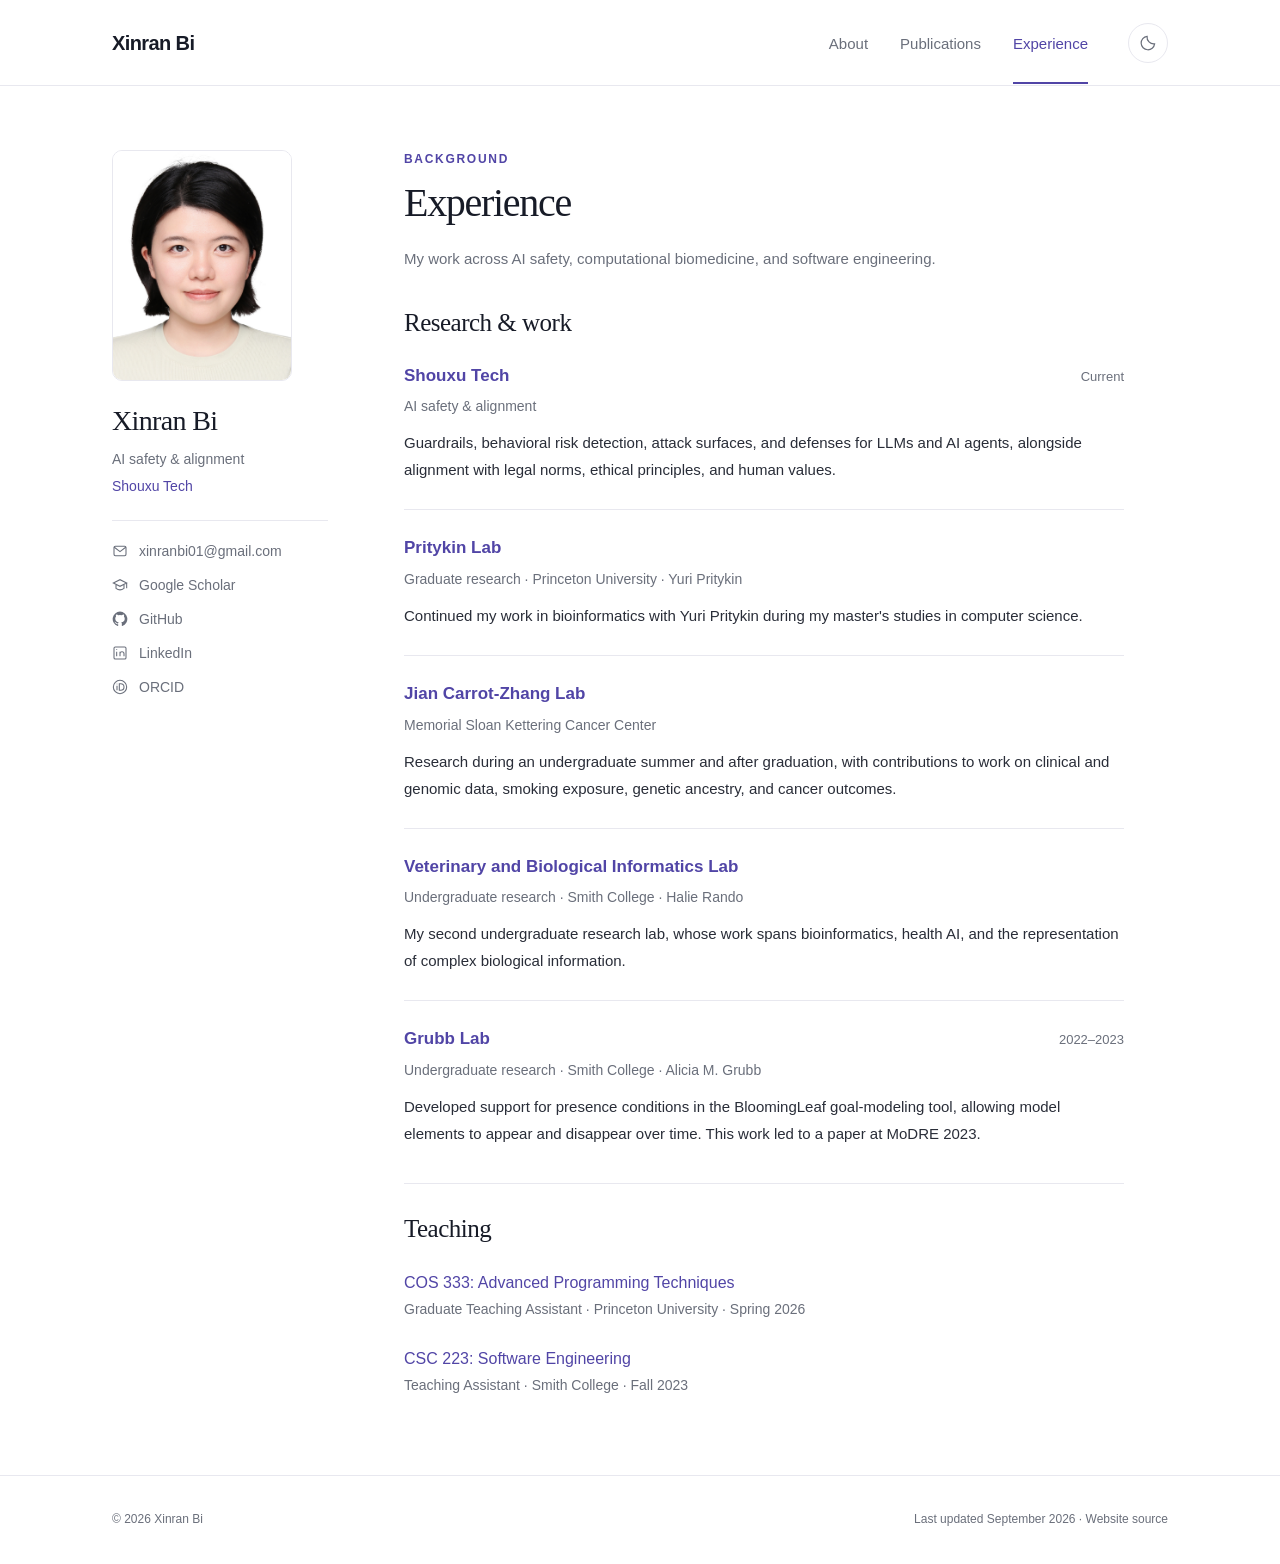
==== experience.html @ f0757b54 "Build Xinran Bi’s academic personal website Add an English biography, research publications, experie" ====
<!doctype html>
<html lang="en">
<head>
  <meta charset="utf-8">
  <meta name="viewport" content="width=device-width, initial-scale=1">
  <title>Experience | Xinran Bi</title>
  <meta name="description" content="Xinran Bi’s research and work at Shouxu Tech, Memorial Sloan Kettering Cancer Center, and Smith College.">
  <meta name="author" content="Xinran Bi">
  <link rel="canonical" href="https://violetbi.github.io/experience.html">
  <meta property="og:type" content="website">
  <meta property="og:title" content="Experience | Xinran Bi">
  <meta property="og:description" content="Xinran Bi’s research and work at Shouxu Tech, Memorial Sloan Kettering Cancer Center, and Smith College.">
  <meta property="og:url" content="https://violetbi.github.io/experience.html">
  <link rel="icon" href="/favicon.svg" type="image/svg+xml">
  <link rel="stylesheet" href="/site.css">
  <script src="/theme.js"></script>
</head>
<body>
  <a class="skip-link" href="#main">Skip to content</a>
  <header class="masthead">
    <div class="header-inner">
      <a class="brand" href="/">Xinran Bi</a>
      <nav class="site-nav" aria-label="Main navigation">
        <a href="/">About</a>
        <a href="/publications.html">Publications</a>
        <a href="/experience.html" aria-current="page">Experience</a>
      </nav>
      <button class="theme-toggle" type="button" aria-label="Switch to dark theme" aria-pressed="false">
        <svg class="moon" viewBox="0 0 24 24" fill="none" stroke="currentColor" stroke-width="1.6" aria-hidden="true"><path d="M20.8 13.2A9 9 0 0 1 10.8 3.1 9 9 0 1 0 20.8 13.2Z"/></svg>
        <svg class="sun" viewBox="0 0 24 24" fill="none" stroke="currentColor" stroke-width="1.6" aria-hidden="true"><circle cx="12" cy="12" r="4"/><path d="M12 2v2m0 16v2M2 12h2m16 0h2M5 5l1.5 1.5m11 11L19 19M5 19l1.5-1.5m11-11L19 5"/></svg>
      </button>
    </div>
  </header>
  <div class="layout">
    <aside class="profile" aria-label="Xinran Bi's profile">
      <img class="portrait" src="/xinran-bi.jpg" width="827" height="1063" alt="Portrait of Xinran Bi" fetchpriority="high">
      <h2 class="profile-name">Xinran Bi</h2>
      <p class="profile-focus">AI safety & alignment</p>
      <p class="affiliation"><a href="https://www.shouxu.tech/zh">Shouxu Tech</a></p>
      <ul class="profile-links">
        <li><a class="email" href="mailto:xinranbi01@gmail.com"><svg viewBox="0 0 24 24" fill="none" stroke="currentColor" stroke-width="1.6" aria-hidden="true"><rect x="3" y="5" width="18" height="14" rx="2"/><path d="m3 6 9 7 9-7"/></svg>xinranbi01@gmail.com</a></li>
        <li><a href="https://scholar.google.com/citations?user=RRVMsBoAAAAJ&amp;hl=en"><svg viewBox="0 0 24 24" fill="none" stroke="currentColor" stroke-width="1.6" aria-hidden="true"><path d="m2 9 10-5 10 5-10 5-10-5Zm4 2v6c4 3 8 3 12 0v-6m4-2v8"/></svg>Google Scholar</a></li>
        <li><a href="https://github.com/violetbi"><svg viewBox="0 0 24 24" fill="currentColor" aria-hidden="true"><path d="M12 .9A11.1 11.1 0 0 0 8.5 22.5c.55.1.76-.24.76-.54v-2.1c-3.1.67-3.76-1.32-3.76-1.32-.5-1.28-1.23-1.62-1.23-1.62-1-.69.08-.67.08-.67 1.11.08 1.69 1.14 1.69 1.14.99 1.69 2.6 1.2 3.23.92.1-.72.39-1.2.7-1.47-2.48-.28-5.09-1.24-5.09-5.52 0-1.22.44-2.22 1.15-3-.11-.28-.5-1.42.11-2.95 0 0 .94-.3 3.06 1.14a10.7 10.7 0 0 1 5.57 0c2.12-1.44 3.05-1.14 3.05-1.14.61 1.53.23 2.67.11 2.95.72.78 1.15 1.78 1.15 3 0 4.3-2.61 5.24-5.1 5.52.4.35.76 1.02.76 2.06v3.06c0 .3.2.65.77.54A11.1 11.1 0 0 0 12 .9Z"/></svg>GitHub</a></li>
        <li><a href="https://www.linkedin.com/in/xinranbi/"><svg viewBox="0 0 24 24" fill="none" stroke="currentColor" stroke-width="1.6" aria-hidden="true"><rect x="3" y="3" width="18" height="18" rx="2"/><path d="M7 10v7m0-11v1m5 10v-7m0 3a3 3 0 0 1 6 0v4"/></svg>LinkedIn</a></li>
        <li><a href="https://orcid.org/0009-0007-6651-6906"><svg viewBox="0 0 24 24" fill="none" stroke="currentColor" stroke-width="1.6" aria-hidden="true"><circle cx="12" cy="12" r="10"/><path d="M7.5 10v7m0-10v1M11 7h2a5 5 0 0 1 0 10h-2V7Z"/></svg>ORCID</a></li>
      </ul>
    </aside>
    <main class="content" id="main">
      <p class="eyebrow">Background</p>
      <h1>Experience</h1>
      <p class="page-intro">My work across AI safety, computational biomedicine, and software engineering.</p>
      <section aria-labelledby="research-heading">
        <h2 id="research-heading">Research &amp; work</h2>
        <article class="experience-item">
          <div class="experience-top"><h3><a href="https://www.shouxu.tech/zh">Shouxu Tech</a></h3><span class="period">Current</span></div>
          <p class="institution">AI safety &amp; alignment</p>
          <p>Guardrails, behavioral risk detection, attack surfaces, and defenses for LLMs and AI agents, alongside alignment with legal norms, ethical principles, and human values.</p>
        </article>
        <article class="experience-item">
          <h3><a href="https://pritykinlab.github.io/">Pritykin Lab</a></h3>
          <p class="institution">Graduate research · Princeton University · Yuri Pritykin</p>
          <p>Continued my work in bioinformatics with Yuri Pritykin during my master's studies in computer science.</p>
        </article>
        <article class="experience-item">
          <h3><a href="https://www.mskcc.org/research-areas/labs/members/xinran-bi">Jian Carrot-Zhang Lab</a></h3>
          <p class="institution">Memorial Sloan Kettering Cancer Center</p>
          <p>Research during an undergraduate summer and after graduation, with contributions to work on clinical and genomic data, smoking exposure, genetic ancestry, and cancer outcomes.</p>
        </article>
        <article class="experience-item">
          <h3><a href="https://vbilsmith.github.io/">Veterinary and Biological Informatics Lab</a></h3>
          <p class="institution">Undergraduate research · Smith College · Halie Rando</p>
          <p>My second undergraduate research lab, whose work spans bioinformatics, health AI, and the representation of complex biological information.</p>
        </article>
        <article class="experience-item">
          <div class="experience-top"><h3><a href="https://amgrubb.github.io/grubb-lab/">Grubb Lab</a></h3><span class="period">2022–2023</span></div>
          <p class="institution">Undergraduate research · Smith College · Alicia M. Grubb</p>
          <p>Developed support for presence conditions in the BloomingLeaf goal-modeling tool, allowing model elements to appear and disappear over time. This work led to a paper at MoDRE 2023.</p>
        </article>
      </section>
      <section class="section" aria-labelledby="teaching-heading">
        <h2 id="teaching-heading">Teaching</h2>
        <ul class="teaching-list">
          <li><a href="https://www.cs.princeton.edu/courses/archive/spr26/cos333/">COS 333: Advanced Programming Techniques</a>Graduate Teaching Assistant · Princeton University · Spring 2026</li>
          <li><a href="https://deadroxy.com/syllabi/CSC223-F23.pdf">CSC 223: Software Engineering</a>Teaching Assistant · Smith College · Fall 2023</li>
        </ul>
      </section>
    </main>
  </div>
  <footer class="site-footer"><div class="footer-inner"><p>© 2026 Xinran Bi</p><p>Last updated September 2026 · <a href="https://github.com/violetbi/violetbi.github.io">Website source</a></p></div></footer>
</body>
</html>
---- site.css ----
:root{color-scheme:light;--bg:#fff;--text:#292d38;--heading:#171b27;--muted:#6a6f7b;--accent:#5145a6;--line:#e8e8ef;--soft:#f5f4fa;--focus:#7465cc}
:root[data-theme="dark"]{color-scheme:dark;--bg:#171922;--text:#d4d6e0;--heading:#f1f1f7;--muted:#a3a7b8;--accent:#b8aaf3;--line:#313441;--soft:#222431;--focus:#c9bdfa}
*{box-sizing:border-box}html{scroll-behavior:smooth}body{margin:0;background:var(--bg);color:var(--text);font-family:-apple-system,BlinkMacSystemFont,"Segoe UI",Arial,sans-serif;font-size:16px;line-height:1.8;-webkit-font-smoothing:antialiased}a{color:var(--accent);text-decoration:none;text-underline-offset:4px}a:hover{text-decoration:underline}a:focus-visible,button:focus-visible,summary:focus-visible{outline:2px solid var(--focus);outline-offset:5px;border-radius:2px}button{font:inherit}svg{display:block}p{margin:0 0 1.35rem}strong{font-weight:600;color:var(--heading)}
.skip-link{position:fixed;top:-100px;left:16px;padding:8px 16px;background:var(--bg);z-index:10}.skip-link:focus{top:8px}.masthead{border-bottom:1px solid var(--line)}.header-inner{max-width:1120px;margin:auto;min-height:85px;display:flex;align-items:center;gap:40px;padding:0 32px}.brand{font-size:20px;font-weight:650;letter-spacing:-.6px;color:var(--heading);margin-right:auto}.brand:hover{text-decoration:none}.site-nav{display:flex;gap:32px;align-items:center}.site-nav a{color:var(--muted);font-size:15px;padding:28px 0 26px;position:relative}.site-nav a:hover{color:var(--heading);text-decoration:none}.site-nav a[aria-current="page"]{color:var(--accent)}.site-nav a[aria-current="page"]:after{content:"";position:absolute;bottom:-1px;left:0;right:0;height:2px;background:var(--accent)}.theme-toggle{display:grid;place-items:center;width:40px;height:40px;flex-shrink:0;border:1px solid var(--line);border-radius:50%;background:transparent;color:var(--muted);cursor:pointer}.theme-toggle:hover{background:var(--soft);color:var(--accent)}.theme-toggle svg{width:18px;height:18px}.sun{display:none}[data-theme="dark"] .sun{display:block}[data-theme="dark"] .moon{display:none}
.layout{max-width:1120px;padding:64px 32px 76px;margin:auto;display:grid;grid-template-columns:216px minmax(0,1fr);gap:76px;min-height:calc(100vh - 174px)}.profile{align-self:start;position:sticky;top:36px}.portrait{display:block;width:180px;height:auto;aspect-ratio:827/1063;object-fit:cover;border-radius:10px;background:#fff;margin-bottom:23px;border:1px solid var(--line)}.profile-name{font-family:Georgia,"Times New Roman",serif;font-size:28px;line-height:1.2;font-weight:500;letter-spacing:-.65px;color:var(--heading);margin:0 0 10px}.profile-focus{color:var(--muted);font-size:14px;line-height:1.7;margin-bottom:2px}.affiliation{font-size:14px;margin-bottom:21px}.profile-links{list-style:none;padding:18px 0 0;margin:0;border-top:1px solid var(--line);display:grid;gap:9px}.profile-links a{display:flex;align-items:center;gap:11px;color:var(--muted);font-size:14px;line-height:1.65;min-height:25px}.profile-links a:hover{color:var(--accent)}.profile-links svg{height:16px;width:16px;flex-shrink:0;color:var(--muted)}.profile-links .email{font-size:14px;overflow-wrap:anywhere}.content{min-width:0;max-width:720px}.eyebrow{font-size:12px;letter-spacing:1.7px;font-weight:600;color:var(--accent);margin:0 0 10px;line-height:1.6;text-transform:uppercase}h1{font-family:Georgia,"Times New Roman",serif;font-weight:400;font-size:40px;letter-spacing:-1.3px;color:var(--heading);line-height:1.2;margin:0 0 28px}h2{font-family:Georgia,"Times New Roman",serif;font-weight:400;font-size:25px;letter-spacing:-.5px;line-height:1.3;color:var(--heading);margin:0 0 23px}h3{font-size:17px;font-weight:600;line-height:1.5;color:var(--heading);margin:0 0 6px}.lead{font-size:18px;line-height:1.8}.section{border-top:1px solid var(--line);padding-top:29px;margin-top:36px}.research-copy{border-left:2px solid var(--accent);padding-left:20px;margin:27px 0}.research-copy p:last-child{margin-bottom:0}.education{list-style:none;margin:0;padding:0;display:grid;gap:22px}.education li{display:flex;justify-content:space-between;align-items:baseline;gap:20px}.education .school{display:block;font-weight:600;color:var(--heading);font-size:16px}.education .degree{display:block;font-size:14px;color:var(--muted);line-height:1.6;margin-top:3px}.education time{font-size:14px;white-space:nowrap;color:var(--muted)}.contact-note{font-size:15px;margin-top:31px;margin-bottom:0}.page-intro{color:var(--muted);font-size:15px;margin-top:-10px;margin-bottom:35px}.publication{padding:0 0 28px;margin:0 0 29px;border-bottom:1px solid var(--line)}.publication:last-child{border-bottom:0;margin-bottom:0;padding-bottom:0}.pub-meta{display:flex;align-items:center;gap:10px;font-size:12px;color:var(--muted);line-height:1.5;margin-bottom:10px}.pub-kind{color:var(--accent);letter-spacing:.8px;text-transform:uppercase;font-size:12px;font-weight:600}.pub-meta time{padding-right:10px;border-right:1px solid var(--line)}.publication h2{font-family:inherit;font-size:18px;font-weight:600;letter-spacing:-.2px;line-height:1.55;margin:0 0 8px}.publication h2 a{color:var(--heading)}.authors{font-size:14px;line-height:1.7;color:var(--muted);margin:0 0 4px}.venue{font-size:14px;color:var(--muted);margin:0}.pub-note{font-size:13px;color:var(--muted);margin:9px 0 0}.pub-links{display:flex;gap:20px;margin-top:13px;font-size:13px}.experience-item{padding:0 0 26px;margin-bottom:25px;border-bottom:1px solid var(--line)}.experience-item:last-child{border:0;padding:0;margin:0}.experience-top{display:flex;gap:20px;justify-content:space-between;align-items:baseline}.experience-top time,.period{font-size:13px;color:var(--muted);white-space:nowrap}.experience-item .institution{font-size:14px;color:var(--muted);margin:0 0 10px}.experience-item p:last-child{font-size:15px;margin-bottom:0}.teaching-list{list-style:none;margin:0;padding:0;display:grid;gap:22px}.teaching-list li{font-size:14px;color:var(--muted)}.teaching-list a{font-size:16px;display:block}.site-footer{border-top:1px solid var(--line);color:var(--muted);font-size:12px}.footer-inner{max-width:1120px;margin:auto;min-height:88px;display:flex;gap:20px;justify-content:space-between;align-items:center;padding:20px 32px}.footer-inner p{margin:0}.footer-inner a{color:var(--muted)}
@media(min-width:1400px){.layout{padding-top:74px}}
@media(max-width:900px){.layout{gap:42px;grid-template-columns:190px minmax(0,1fr)}.header-inner{gap:25px}.site-nav{gap:24px}.portrait{width:165px}}
@media(max-width:680px){.header-inner{padding:0 22px;gap:16px;min-height:73px;flex-wrap:wrap}.brand{font-size:18px}.site-nav{gap:20px;order:3;width:100%;border-top:1px solid var(--line)}.site-nav a{padding:12px 0;font-size:14px}.theme-toggle{width:34px;height:34px;margin:16px 0}.layout{display:block;padding:32px 23px 50px;min-height:0}.profile{position:static;display:grid;grid-template-columns:100px minmax(0,1fr);column-gap:23px;padding-bottom:30px;margin-bottom:33px;border-bottom:1px solid var(--line)}.portrait{width:100px;border-radius:7px;grid-column:1;grid-row:1 / 5;margin:0}.profile-name{grid-column:2;font-size:27px;margin-top:3px;align-self:end}.profile-focus,.affiliation{grid-column:2;margin-bottom:0;font-size:13px}.profile-links{grid-column:1 / -1;display:flex;flex-wrap:wrap;gap:8px 20px;border:0;padding-top:20px}.profile-links a{font-size:14px;gap:7px;min-height:30px}.profile-links li:first-child{width:100%}.profile-links .email{font-size:14px}.profile-links svg{width:14px;height:14px}h1{font-size:35px;margin-bottom:24px}.eyebrow{font-size:12px}.lead{font-size:17px}h2{font-size:24px}.education li{gap:12px}.education .degree{font-size:14px}.experience-top{display:block}.experience-top .period{display:block;margin-bottom:7px}.footer-inner{padding:22px 23px;min-height:90px;align-items:flex-start;flex-direction:column;gap:3px}.publication h2{font-size:17px}.research-copy{padding-left:17px}.section{margin-top:30px}}
@media(prefers-reduced-motion:reduce){html{scroll-behavior:auto}}
@media print{.masthead,.theme-toggle,.site-footer,.skip-link{display:none}.layout{display:block;padding:0}.profile{position:static;float:left;width:180px;margin:0 30px 20px 0}.portrait{width:120px}.content{max-width:none}.publication,.experience-item{break-inside:avoid}:root{--bg:#fff;--text:#222;--heading:#111;--muted:#555;--accent:#333;--line:#ddd}}
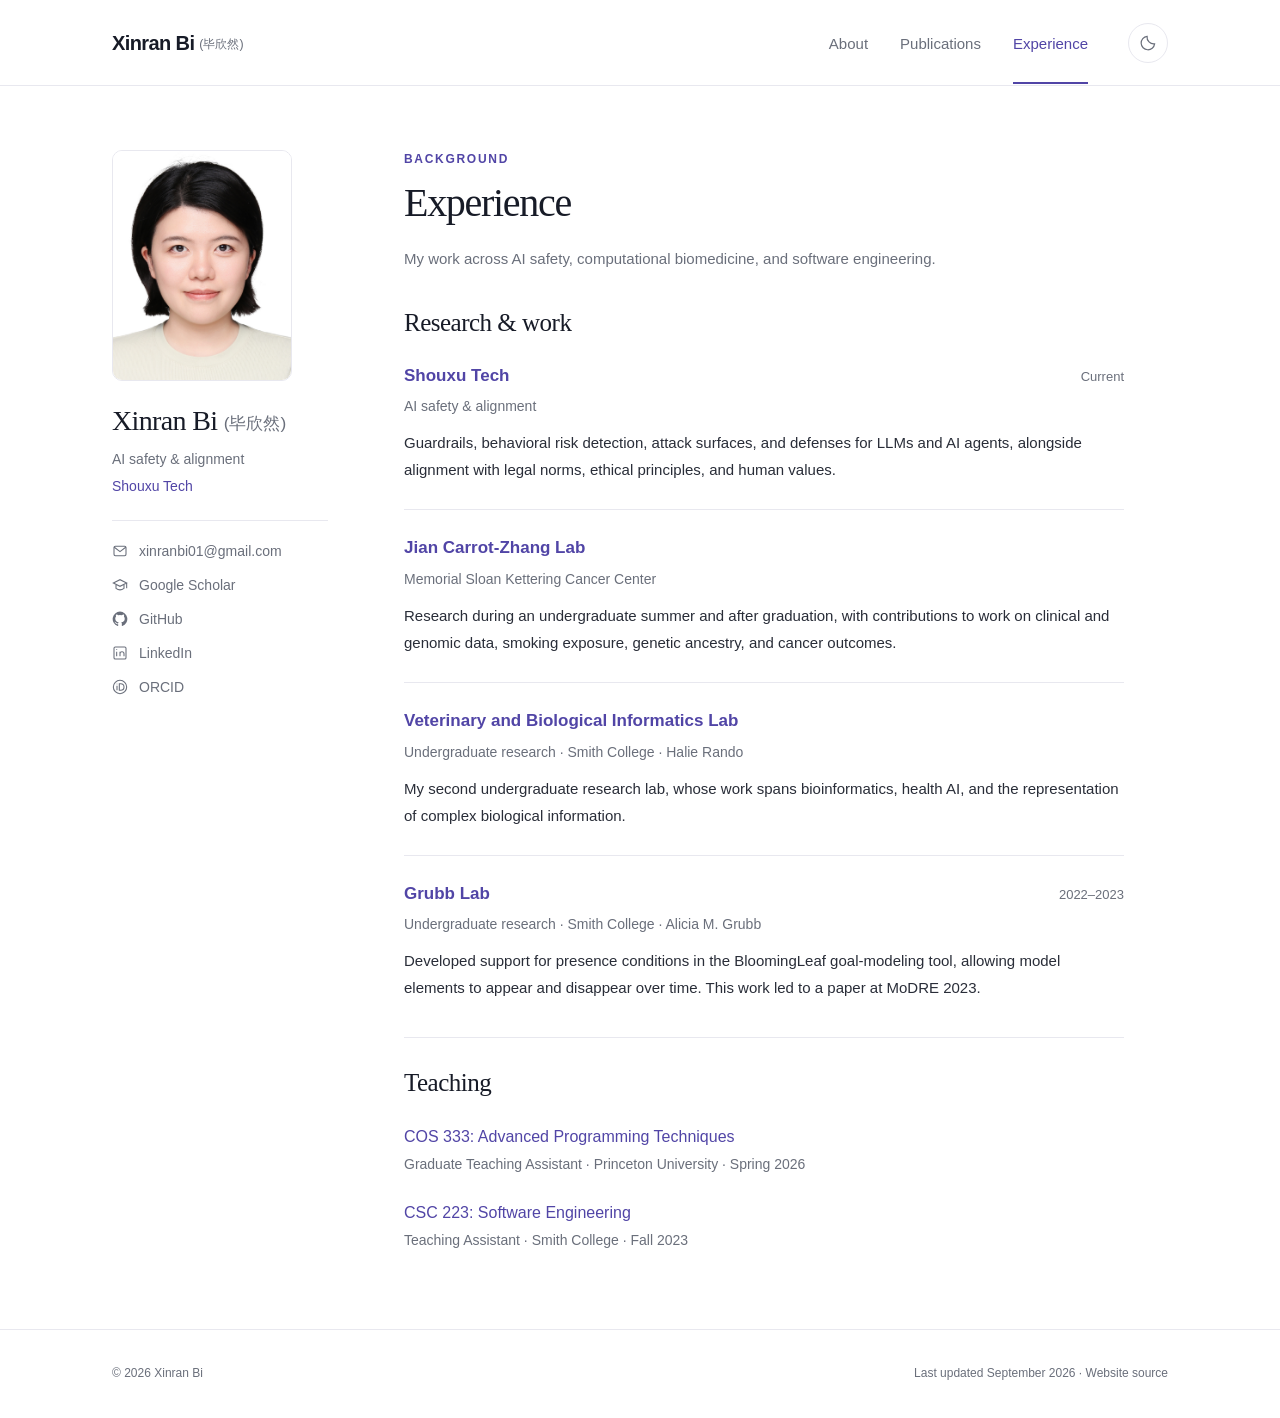
==== commit 06157c28: "Update biography and add Chinese name" ====
--- a/experience.html
+++ b/experience.html
@@ -19,7 +19,7 @@
   <a class="skip-link" href="#main">Skip to content</a>
   <header class="masthead">
     <div class="header-inner">
-      <a class="brand" href="/">Xinran Bi</a>
+      <a class="brand" href="/">Xinran Bi <span class="name-cn">(毕欣然)</span></a>
       <nav class="site-nav" aria-label="Main navigation">
         <a href="/">About</a>
         <a href="/publications.html">Publications</a>
@@ -34,7 +34,7 @@
   <div class="layout">
     <aside class="profile" aria-label="Xinran Bi's profile">
       <img class="portrait" src="/xinran-bi.jpg" width="827" height="1063" alt="Portrait of Xinran Bi" fetchpriority="high">
-      <h2 class="profile-name">Xinran Bi</h2>
+      <h2 class="profile-name">Xinran Bi <span class="name-cn">(毕欣然)</span></h2>
       <p class="profile-focus">AI safety & alignment</p>
       <p class="affiliation"><a href="https://www.shouxu.tech/zh">Shouxu Tech</a></p>
       <ul class="profile-links">
@@ -55,11 +55,6 @@
           <div class="experience-top"><h3><a href="https://www.shouxu.tech/zh">Shouxu Tech</a></h3><span class="period">Current</span></div>
           <p class="institution">AI safety &amp; alignment</p>
           <p>Guardrails, behavioral risk detection, attack surfaces, and defenses for LLMs and AI agents, alongside alignment with legal norms, ethical principles, and human values.</p>
-        </article>
-        <article class="experience-item">
-          <h3><a href="https://pritykinlab.github.io/">Pritykin Lab</a></h3>
-          <p class="institution">Graduate research · Princeton University · Yuri Pritykin</p>
-          <p>Continued my work in bioinformatics with Yuri Pritykin during my master's studies in computer science.</p>
         </article>
         <article class="experience-item">
           <h3><a href="https://www.mskcc.org/research-areas/labs/members/xinran-bi">Jian Carrot-Zhang Lab</a></h3>
--- a/site.css
+++ b/site.css
@@ -8,3 +8,5 @@
 @media(max-width:680px){.header-inner{padding:0 22px;gap:16px;min-height:73px;flex-wrap:wrap}.brand{font-size:18px}.site-nav{gap:20px;order:3;width:100%;border-top:1px solid var(--line)}.site-nav a{padding:12px 0;font-size:14px}.theme-toggle{width:34px;height:34px;margin:16px 0}.layout{display:block;padding:32px 23px 50px;min-height:0}.profile{position:static;display:grid;grid-template-columns:100px minmax(0,1fr);column-gap:23px;padding-bottom:30px;margin-bottom:33px;border-bottom:1px solid var(--line)}.portrait{width:100px;border-radius:7px;grid-column:1;grid-row:1 / 5;margin:0}.profile-name{grid-column:2;font-size:27px;margin-top:3px;align-self:end}.profile-focus,.affiliation{grid-column:2;margin-bottom:0;font-size:13px}.profile-links{grid-column:1 / -1;display:flex;flex-wrap:wrap;gap:8px 20px;border:0;padding-top:20px}.profile-links a{font-size:14px;gap:7px;min-height:30px}.profile-links li:first-child{width:100%}.profile-links .email{font-size:14px}.profile-links svg{width:14px;height:14px}h1{font-size:35px;margin-bottom:24px}.eyebrow{font-size:12px}.lead{font-size:17px}h2{font-size:24px}.education li{gap:12px}.education .degree{font-size:14px}.experience-top{display:block}.experience-top .period{display:block;margin-bottom:7px}.footer-inner{padding:22px 23px;min-height:90px;align-items:flex-start;flex-direction:column;gap:3px}.publication h2{font-size:17px}.research-copy{padding-left:17px}.section{margin-top:30px}}
 @media(prefers-reduced-motion:reduce){html{scroll-behavior:auto}}
 @media print{.masthead,.theme-toggle,.site-footer,.skip-link{display:none}.layout{display:block;padding:0}.profile{position:static;float:left;width:180px;margin:0 30px 20px 0}.portrait{width:120px}.content{max-width:none}.publication,.experience-item{break-inside:avoid}:root{--bg:#fff;--text:#222;--heading:#111;--muted:#555;--accent:#333;--line:#ddd}}
+
+.name-cn{display:inline-block;font-family:"PingFang SC","Microsoft YaHei",sans-serif;font-size:.62em;font-weight:400;letter-spacing:0;color:var(--muted);vertical-align:.1em;white-space:nowrap}
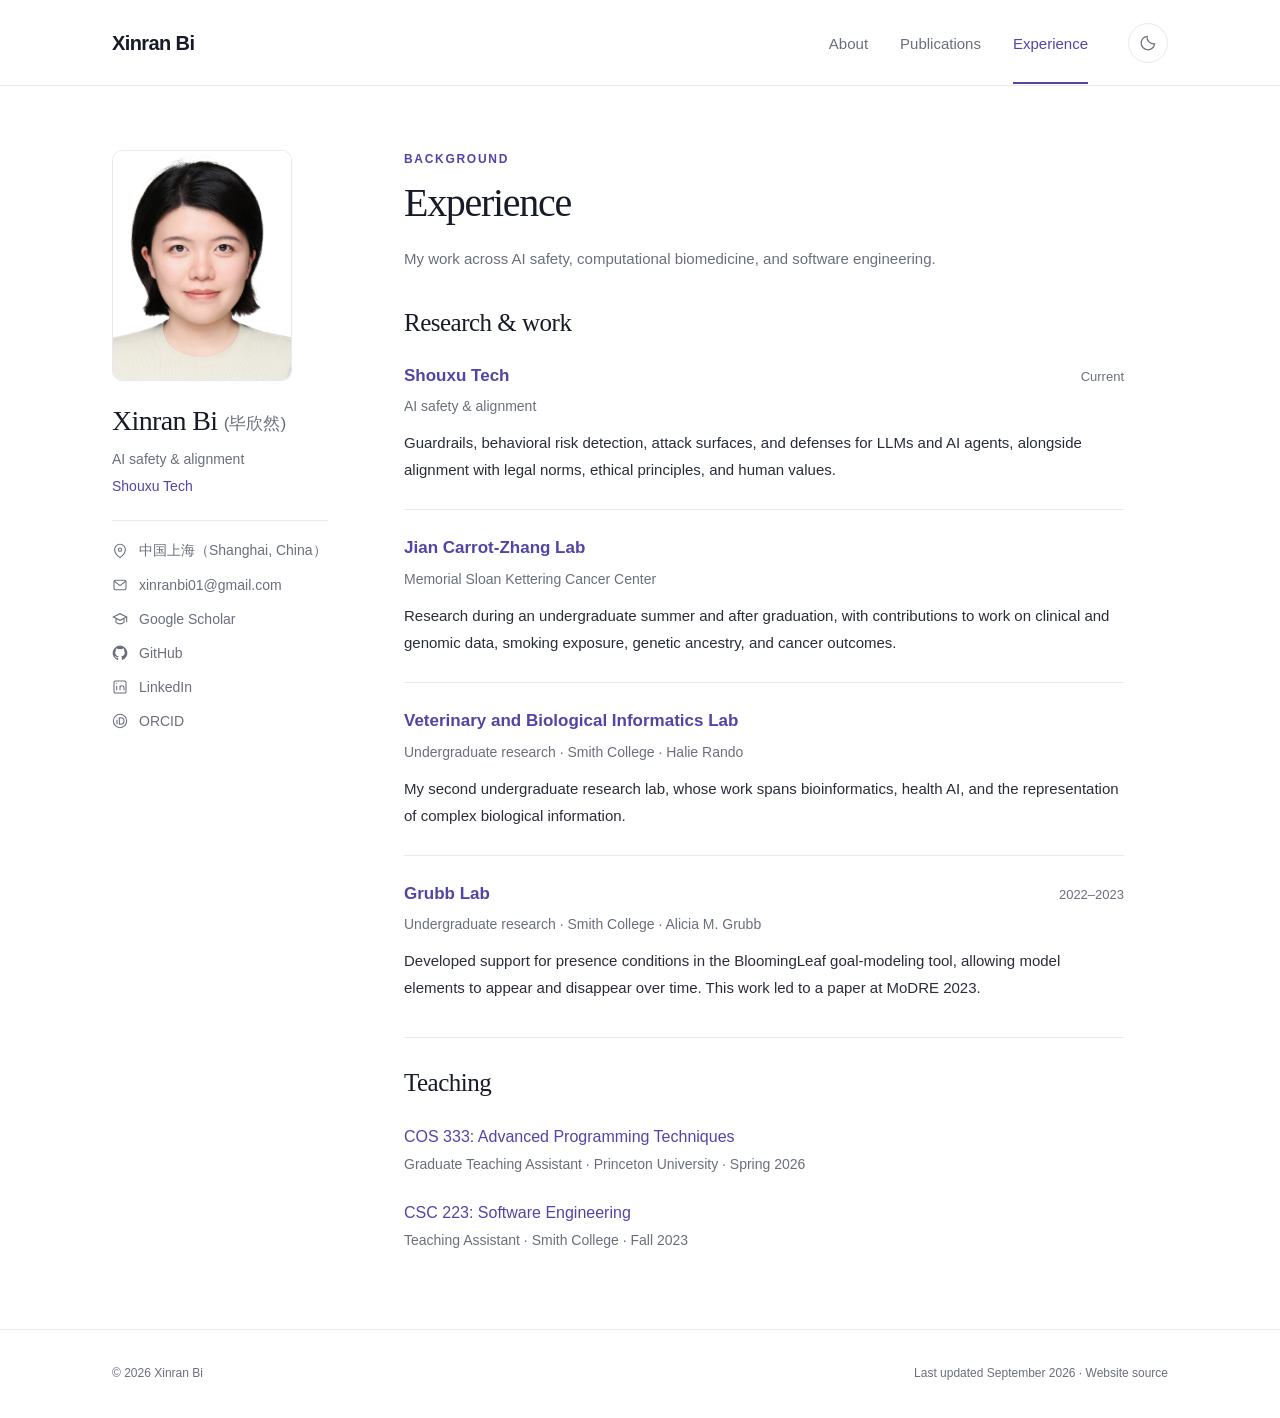
==== commit 4432ad84: "Simplify header name and add Shanghai location" ====
--- a/experience.html
+++ b/experience.html
@@ -19,7 +19,7 @@
   <a class="skip-link" href="#main">Skip to content</a>
   <header class="masthead">
     <div class="header-inner">
-      <a class="brand" href="/">Xinran Bi <span class="name-cn">(毕欣然)</span></a>
+      <a class="brand" href="/">Xinran Bi</a>
       <nav class="site-nav" aria-label="Main navigation">
         <a href="/">About</a>
         <a href="/publications.html">Publications</a>
@@ -38,7 +38,8 @@
       <p class="profile-focus">AI safety & alignment</p>
       <p class="affiliation"><a href="https://www.shouxu.tech/zh">Shouxu Tech</a></p>
       <ul class="profile-links">
-        <li><a class="email" href="mailto:xinranbi01@gmail.com"><svg viewBox="0 0 24 24" fill="none" stroke="currentColor" stroke-width="1.6" aria-hidden="true"><rect x="3" y="5" width="18" height="14" rx="2"/><path d="m3 6 9 7 9-7"/></svg>xinranbi01@gmail.com</a></li>
+        <li class="profile-location"><svg viewBox="0 0 24 24" fill="none" stroke="currentColor" stroke-width="1.6" aria-hidden="true"><path d="M20 10c0 6-8 12-8 12S4 16 4 10a8 8 0 1 1 16 0Z"/><circle cx="12" cy="10" r="2.5"/></svg><span>中国上海<span class="location-en">（Shanghai, China）</span></span></li>
+        <li class="profile-email"><a class="email" href="mailto:xinranbi01@gmail.com"><svg viewBox="0 0 24 24" fill="none" stroke="currentColor" stroke-width="1.6" aria-hidden="true"><rect x="3" y="5" width="18" height="14" rx="2"/><path d="m3 6 9 7 9-7"/></svg>xinranbi01@gmail.com</a></li>
         <li><a href="https://scholar.google.com/citations?user=RRVMsBoAAAAJ&amp;hl=en"><svg viewBox="0 0 24 24" fill="none" stroke="currentColor" stroke-width="1.6" aria-hidden="true"><path d="m2 9 10-5 10 5-10 5-10-5Zm4 2v6c4 3 8 3 12 0v-6m4-2v8"/></svg>Google Scholar</a></li>
         <li><a href="https://github.com/violetbi"><svg viewBox="0 0 24 24" fill="currentColor" aria-hidden="true"><path d="M12 .9A11.1 11.1 0 0 0 8.5 22.5c.55.1.76-.24.76-.54v-2.1c-3.1.67-3.76-1.32-3.76-1.32-.5-1.28-1.23-1.62-1.23-1.62-1-.69.08-.67.08-.67 1.11.08 1.69 1.14 1.69 1.14.99 1.69 2.6 1.2 3.23.92.1-.72.39-1.2.7-1.47-2.48-.28-5.09-1.24-5.09-5.52 0-1.22.44-2.22 1.15-3-.11-.28-.5-1.42.11-2.95 0 0 .94-.3 3.06 1.14a10.7 10.7 0 0 1 5.57 0c2.12-1.44 3.05-1.14 3.05-1.14.61 1.53.23 2.67.11 2.95.72.78 1.15 1.78 1.15 3 0 4.3-2.61 5.24-5.1 5.52.4.35.76 1.02.76 2.06v3.06c0 .3.2.65.77.54A11.1 11.1 0 0 0 12 .9Z"/></svg>GitHub</a></li>
         <li><a href="https://www.linkedin.com/in/xinranbi/"><svg viewBox="0 0 24 24" fill="none" stroke="currentColor" stroke-width="1.6" aria-hidden="true"><rect x="3" y="3" width="18" height="18" rx="2"/><path d="M7 10v7m0-11v1m5 10v-7m0 3a3 3 0 0 1 6 0v4"/></svg>LinkedIn</a></li>
--- a/site.css
+++ b/site.css
@@ -5,8 +5,10 @@
 .layout{max-width:1120px;padding:64px 32px 76px;margin:auto;display:grid;grid-template-columns:216px minmax(0,1fr);gap:76px;min-height:calc(100vh - 174px)}.profile{align-self:start;position:sticky;top:36px}.portrait{display:block;width:180px;height:auto;aspect-ratio:827/1063;object-fit:cover;border-radius:10px;background:#fff;margin-bottom:23px;border:1px solid var(--line)}.profile-name{font-family:Georgia,"Times New Roman",serif;font-size:28px;line-height:1.2;font-weight:500;letter-spacing:-.65px;color:var(--heading);margin:0 0 10px}.profile-focus{color:var(--muted);font-size:14px;line-height:1.7;margin-bottom:2px}.affiliation{font-size:14px;margin-bottom:21px}.profile-links{list-style:none;padding:18px 0 0;margin:0;border-top:1px solid var(--line);display:grid;gap:9px}.profile-links a{display:flex;align-items:center;gap:11px;color:var(--muted);font-size:14px;line-height:1.65;min-height:25px}.profile-links a:hover{color:var(--accent)}.profile-links svg{height:16px;width:16px;flex-shrink:0;color:var(--muted)}.profile-links .email{font-size:14px;overflow-wrap:anywhere}.content{min-width:0;max-width:720px}.eyebrow{font-size:12px;letter-spacing:1.7px;font-weight:600;color:var(--accent);margin:0 0 10px;line-height:1.6;text-transform:uppercase}h1{font-family:Georgia,"Times New Roman",serif;font-weight:400;font-size:40px;letter-spacing:-1.3px;color:var(--heading);line-height:1.2;margin:0 0 28px}h2{font-family:Georgia,"Times New Roman",serif;font-weight:400;font-size:25px;letter-spacing:-.5px;line-height:1.3;color:var(--heading);margin:0 0 23px}h3{font-size:17px;font-weight:600;line-height:1.5;color:var(--heading);margin:0 0 6px}.lead{font-size:18px;line-height:1.8}.section{border-top:1px solid var(--line);padding-top:29px;margin-top:36px}.research-copy{border-left:2px solid var(--accent);padding-left:20px;margin:27px 0}.research-copy p:last-child{margin-bottom:0}.education{list-style:none;margin:0;padding:0;display:grid;gap:22px}.education li{display:flex;justify-content:space-between;align-items:baseline;gap:20px}.education .school{display:block;font-weight:600;color:var(--heading);font-size:16px}.education .degree{display:block;font-size:14px;color:var(--muted);line-height:1.6;margin-top:3px}.education time{font-size:14px;white-space:nowrap;color:var(--muted)}.contact-note{font-size:15px;margin-top:31px;margin-bottom:0}.page-intro{color:var(--muted);font-size:15px;margin-top:-10px;margin-bottom:35px}.publication{padding:0 0 28px;margin:0 0 29px;border-bottom:1px solid var(--line)}.publication:last-child{border-bottom:0;margin-bottom:0;padding-bottom:0}.pub-meta{display:flex;align-items:center;gap:10px;font-size:12px;color:var(--muted);line-height:1.5;margin-bottom:10px}.pub-kind{color:var(--accent);letter-spacing:.8px;text-transform:uppercase;font-size:12px;font-weight:600}.pub-meta time{padding-right:10px;border-right:1px solid var(--line)}.publication h2{font-family:inherit;font-size:18px;font-weight:600;letter-spacing:-.2px;line-height:1.55;margin:0 0 8px}.publication h2 a{color:var(--heading)}.authors{font-size:14px;line-height:1.7;color:var(--muted);margin:0 0 4px}.venue{font-size:14px;color:var(--muted);margin:0}.pub-note{font-size:13px;color:var(--muted);margin:9px 0 0}.pub-links{display:flex;gap:20px;margin-top:13px;font-size:13px}.experience-item{padding:0 0 26px;margin-bottom:25px;border-bottom:1px solid var(--line)}.experience-item:last-child{border:0;padding:0;margin:0}.experience-top{display:flex;gap:20px;justify-content:space-between;align-items:baseline}.experience-top time,.period{font-size:13px;color:var(--muted);white-space:nowrap}.experience-item .institution{font-size:14px;color:var(--muted);margin:0 0 10px}.experience-item p:last-child{font-size:15px;margin-bottom:0}.teaching-list{list-style:none;margin:0;padding:0;display:grid;gap:22px}.teaching-list li{font-size:14px;color:var(--muted)}.teaching-list a{font-size:16px;display:block}.site-footer{border-top:1px solid var(--line);color:var(--muted);font-size:12px}.footer-inner{max-width:1120px;margin:auto;min-height:88px;display:flex;gap:20px;justify-content:space-between;align-items:center;padding:20px 32px}.footer-inner p{margin:0}.footer-inner a{color:var(--muted)}
 @media(min-width:1400px){.layout{padding-top:74px}}
 @media(max-width:900px){.layout{gap:42px;grid-template-columns:190px minmax(0,1fr)}.header-inner{gap:25px}.site-nav{gap:24px}.portrait{width:165px}}
-@media(max-width:680px){.header-inner{padding:0 22px;gap:16px;min-height:73px;flex-wrap:wrap}.brand{font-size:18px}.site-nav{gap:20px;order:3;width:100%;border-top:1px solid var(--line)}.site-nav a{padding:12px 0;font-size:14px}.theme-toggle{width:34px;height:34px;margin:16px 0}.layout{display:block;padding:32px 23px 50px;min-height:0}.profile{position:static;display:grid;grid-template-columns:100px minmax(0,1fr);column-gap:23px;padding-bottom:30px;margin-bottom:33px;border-bottom:1px solid var(--line)}.portrait{width:100px;border-radius:7px;grid-column:1;grid-row:1 / 5;margin:0}.profile-name{grid-column:2;font-size:27px;margin-top:3px;align-self:end}.profile-focus,.affiliation{grid-column:2;margin-bottom:0;font-size:13px}.profile-links{grid-column:1 / -1;display:flex;flex-wrap:wrap;gap:8px 20px;border:0;padding-top:20px}.profile-links a{font-size:14px;gap:7px;min-height:30px}.profile-links li:first-child{width:100%}.profile-links .email{font-size:14px}.profile-links svg{width:14px;height:14px}h1{font-size:35px;margin-bottom:24px}.eyebrow{font-size:12px}.lead{font-size:17px}h2{font-size:24px}.education li{gap:12px}.education .degree{font-size:14px}.experience-top{display:block}.experience-top .period{display:block;margin-bottom:7px}.footer-inner{padding:22px 23px;min-height:90px;align-items:flex-start;flex-direction:column;gap:3px}.publication h2{font-size:17px}.research-copy{padding-left:17px}.section{margin-top:30px}}
+@media(max-width:680px){.header-inner{padding:0 22px;gap:16px;min-height:73px;flex-wrap:wrap}.brand{font-size:18px}.site-nav{gap:20px;order:3;width:100%;border-top:1px solid var(--line)}.site-nav a{padding:12px 0;font-size:14px}.theme-toggle{width:34px;height:34px;margin:16px 0}.layout{display:block;padding:32px 23px 50px;min-height:0}.profile{position:static;display:grid;grid-template-columns:100px minmax(0,1fr);column-gap:23px;padding-bottom:30px;margin-bottom:33px;border-bottom:1px solid var(--line)}.portrait{width:100px;border-radius:7px;grid-column:1;grid-row:1 / 5;margin:0}.profile-name{grid-column:2;font-size:27px;margin-top:3px;align-self:end}.profile-focus,.affiliation{grid-column:2;margin-bottom:0;font-size:13px}.profile-links{grid-column:1 / -1;display:flex;flex-wrap:wrap;gap:8px 20px;border:0;padding-top:20px}.profile-links a{font-size:14px;gap:7px;min-height:30px}.profile-links li:first-child,.profile-links .profile-email{width:100%}.profile-links .email{font-size:14px}.profile-links svg{width:14px;height:14px}h1{font-size:35px;margin-bottom:24px}.eyebrow{font-size:12px}.lead{font-size:17px}h2{font-size:24px}.education li{gap:12px}.education .degree{font-size:14px}.experience-top{display:block}.experience-top .period{display:block;margin-bottom:7px}.footer-inner{padding:22px 23px;min-height:90px;align-items:flex-start;flex-direction:column;gap:3px}.publication h2{font-size:17px}.research-copy{padding-left:17px}.section{margin-top:30px}}
 @media(prefers-reduced-motion:reduce){html{scroll-behavior:auto}}
 @media print{.masthead,.theme-toggle,.site-footer,.skip-link{display:none}.layout{display:block;padding:0}.profile{position:static;float:left;width:180px;margin:0 30px 20px 0}.portrait{width:120px}.content{max-width:none}.publication,.experience-item{break-inside:avoid}:root{--bg:#fff;--text:#222;--heading:#111;--muted:#555;--accent:#333;--line:#ddd}}
 
 .name-cn{display:inline-block;font-family:"PingFang SC","Microsoft YaHei",sans-serif;font-size:.62em;font-weight:400;letter-spacing:0;color:var(--muted);vertical-align:.1em;white-space:nowrap}
+
+.profile-location{display:flex;align-items:flex-start;gap:11px;color:var(--muted);font-size:14px;line-height:1.65;min-height:25px}.profile-location svg{margin-top:4px}.location-en{display:inline-block;white-space:nowrap}
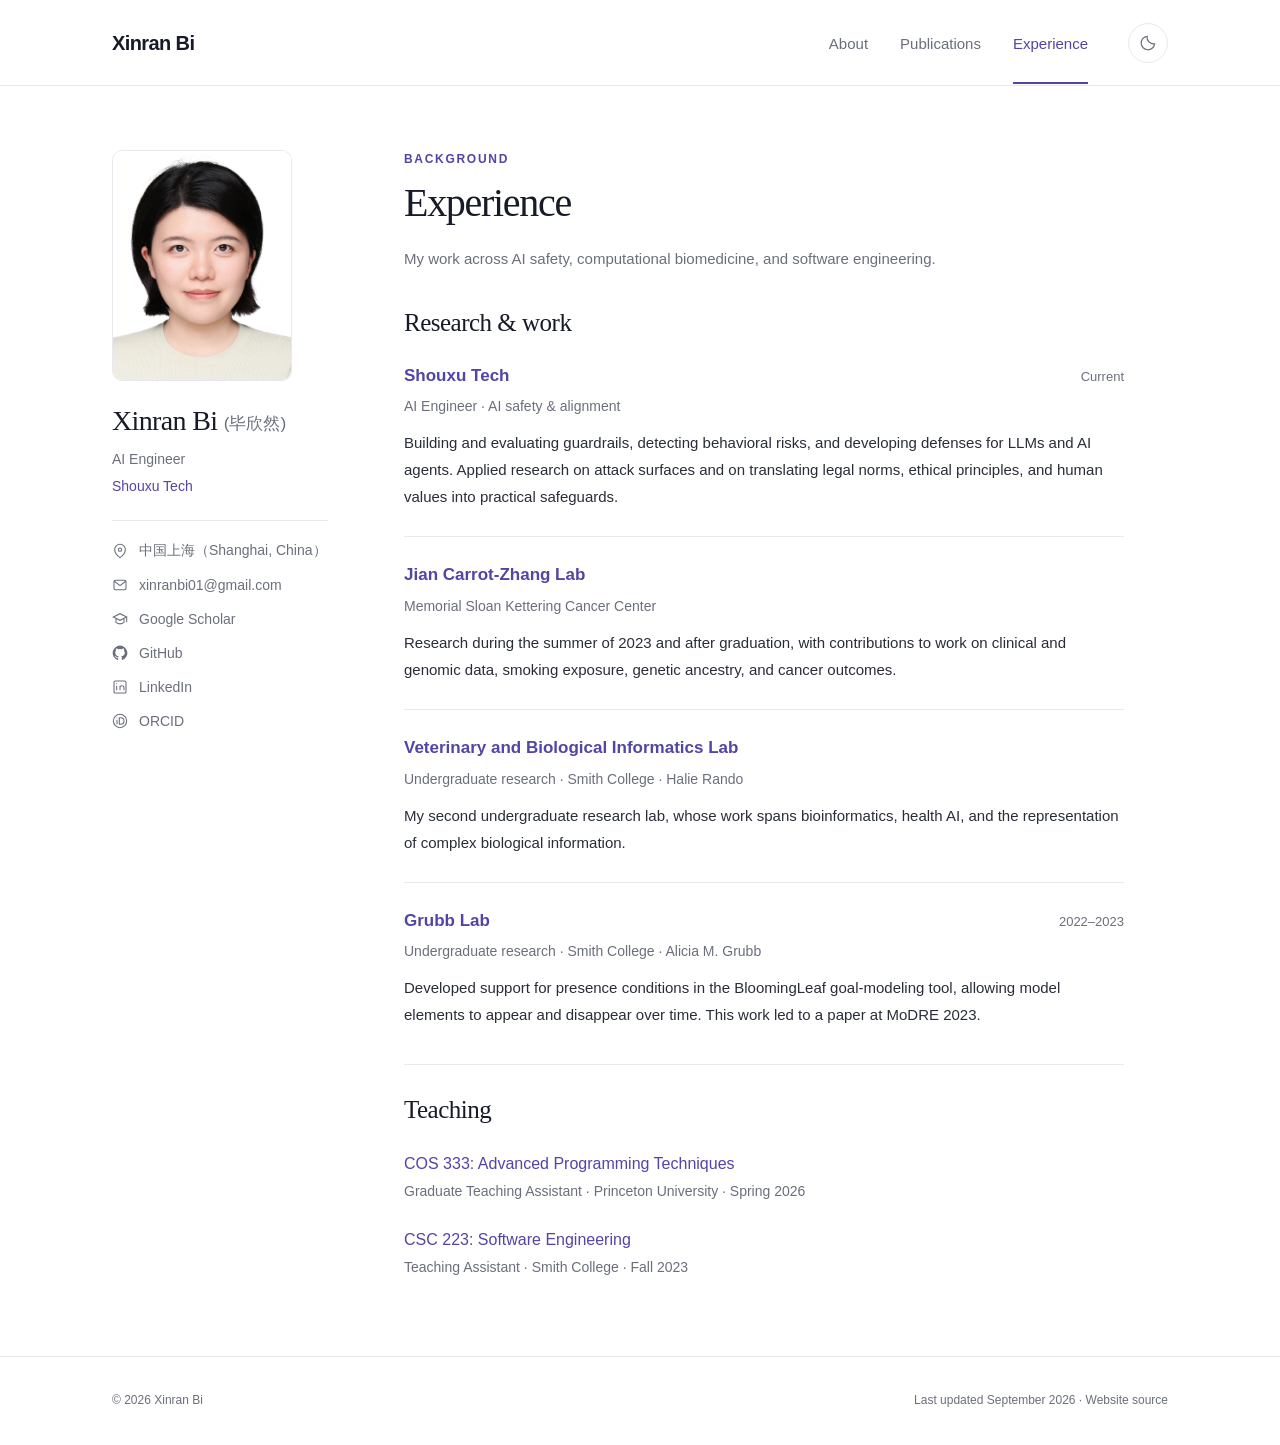
==== commit 1f4891a1: "Clarify AI engineering focus and 2023 summer research" ====
--- a/experience.html
+++ b/experience.html
@@ -35,7 +35,7 @@
     <aside class="profile" aria-label="Xinran Bi's profile">
       <img class="portrait" src="/xinran-bi.jpg" width="827" height="1063" alt="Portrait of Xinran Bi" fetchpriority="high">
       <h2 class="profile-name">Xinran Bi <span class="name-cn">(毕欣然)</span></h2>
-      <p class="profile-focus">AI safety & alignment</p>
+      <p class="profile-focus">AI Engineer</p>
       <p class="affiliation"><a href="https://www.shouxu.tech/zh">Shouxu Tech</a></p>
       <ul class="profile-links">
         <li class="profile-location"><svg viewBox="0 0 24 24" fill="none" stroke="currentColor" stroke-width="1.6" aria-hidden="true"><path d="M20 10c0 6-8 12-8 12S4 16 4 10a8 8 0 1 1 16 0Z"/><circle cx="12" cy="10" r="2.5"/></svg><span>中国上海<span class="location-en">（Shanghai, China）</span></span></li>
@@ -54,13 +54,13 @@
         <h2 id="research-heading">Research &amp; work</h2>
         <article class="experience-item">
           <div class="experience-top"><h3><a href="https://www.shouxu.tech/zh">Shouxu Tech</a></h3><span class="period">Current</span></div>
-          <p class="institution">AI safety &amp; alignment</p>
-          <p>Guardrails, behavioral risk detection, attack surfaces, and defenses for LLMs and AI agents, alongside alignment with legal norms, ethical principles, and human values.</p>
+          <p class="institution">AI Engineer · AI safety &amp; alignment</p>
+          <p>Building and evaluating guardrails, detecting behavioral risks, and developing defenses for LLMs and AI agents. Applied research on attack surfaces and on translating legal norms, ethical principles, and human values into practical safeguards.</p>
         </article>
         <article class="experience-item">
           <h3><a href="https://www.mskcc.org/research-areas/labs/members/xinran-bi">Jian Carrot-Zhang Lab</a></h3>
           <p class="institution">Memorial Sloan Kettering Cancer Center</p>
-          <p>Research during an undergraduate summer and after graduation, with contributions to work on clinical and genomic data, smoking exposure, genetic ancestry, and cancer outcomes.</p>
+          <p>Research during the summer of 2023 and after graduation, with contributions to work on clinical and genomic data, smoking exposure, genetic ancestry, and cancer outcomes.</p>
         </article>
         <article class="experience-item">
           <h3><a href="https://vbilsmith.github.io/">Veterinary and Biological Informatics Lab</a></h3>
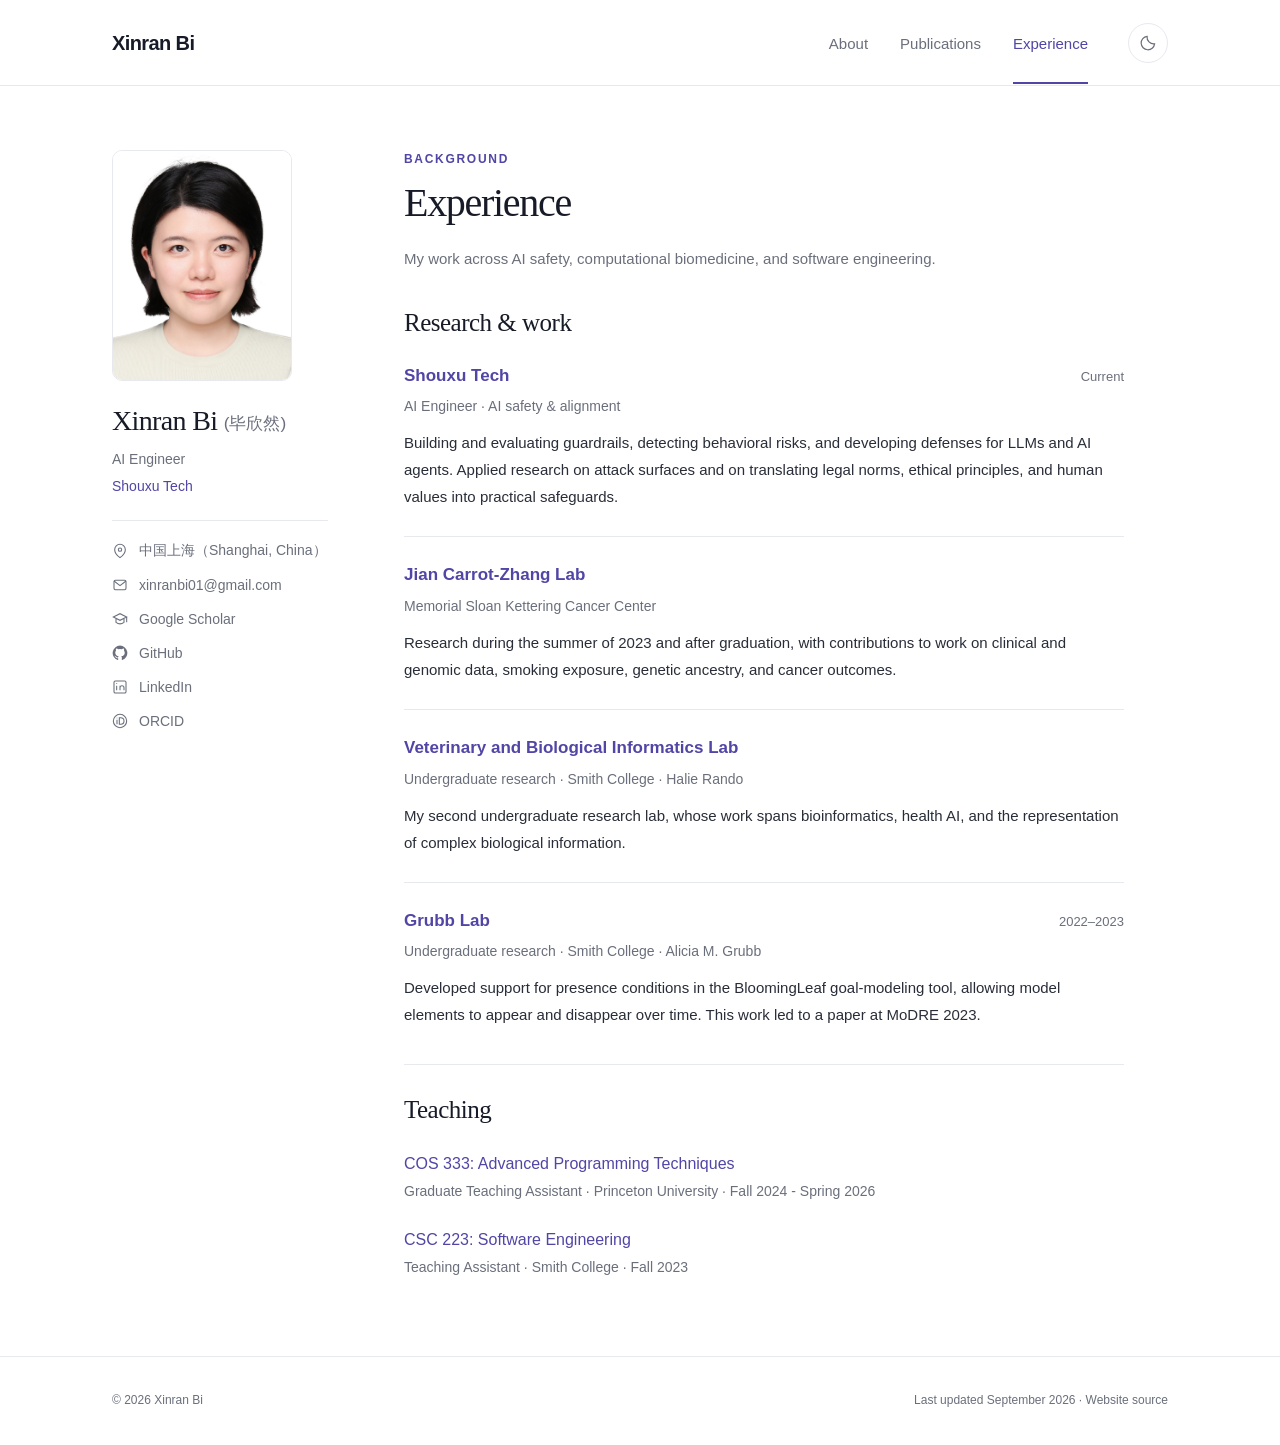
==== commit cd1dac8d: "small edits" ====
--- a/experience.html
+++ b/experience.html
@@ -76,7 +76,7 @@
       <section class="section" aria-labelledby="teaching-heading">
         <h2 id="teaching-heading">Teaching</h2>
         <ul class="teaching-list">
-          <li><a href="https://www.cs.princeton.edu/courses/archive/spr26/cos333/">COS 333: Advanced Programming Techniques</a>Graduate Teaching Assistant · Princeton University · Spring 2026</li>
+          <li><a href="https://www.cs.princeton.edu/courses/archive/spr26/cos333/">COS 333: Advanced Programming Techniques</a>Graduate Teaching Assistant · Princeton University · Fall 2024 - Spring 2026</li>
           <li><a href="https://deadroxy.com/syllabi/CSC223-F23.pdf">CSC 223: Software Engineering</a>Teaching Assistant · Smith College · Fall 2023</li>
         </ul>
       </section>
